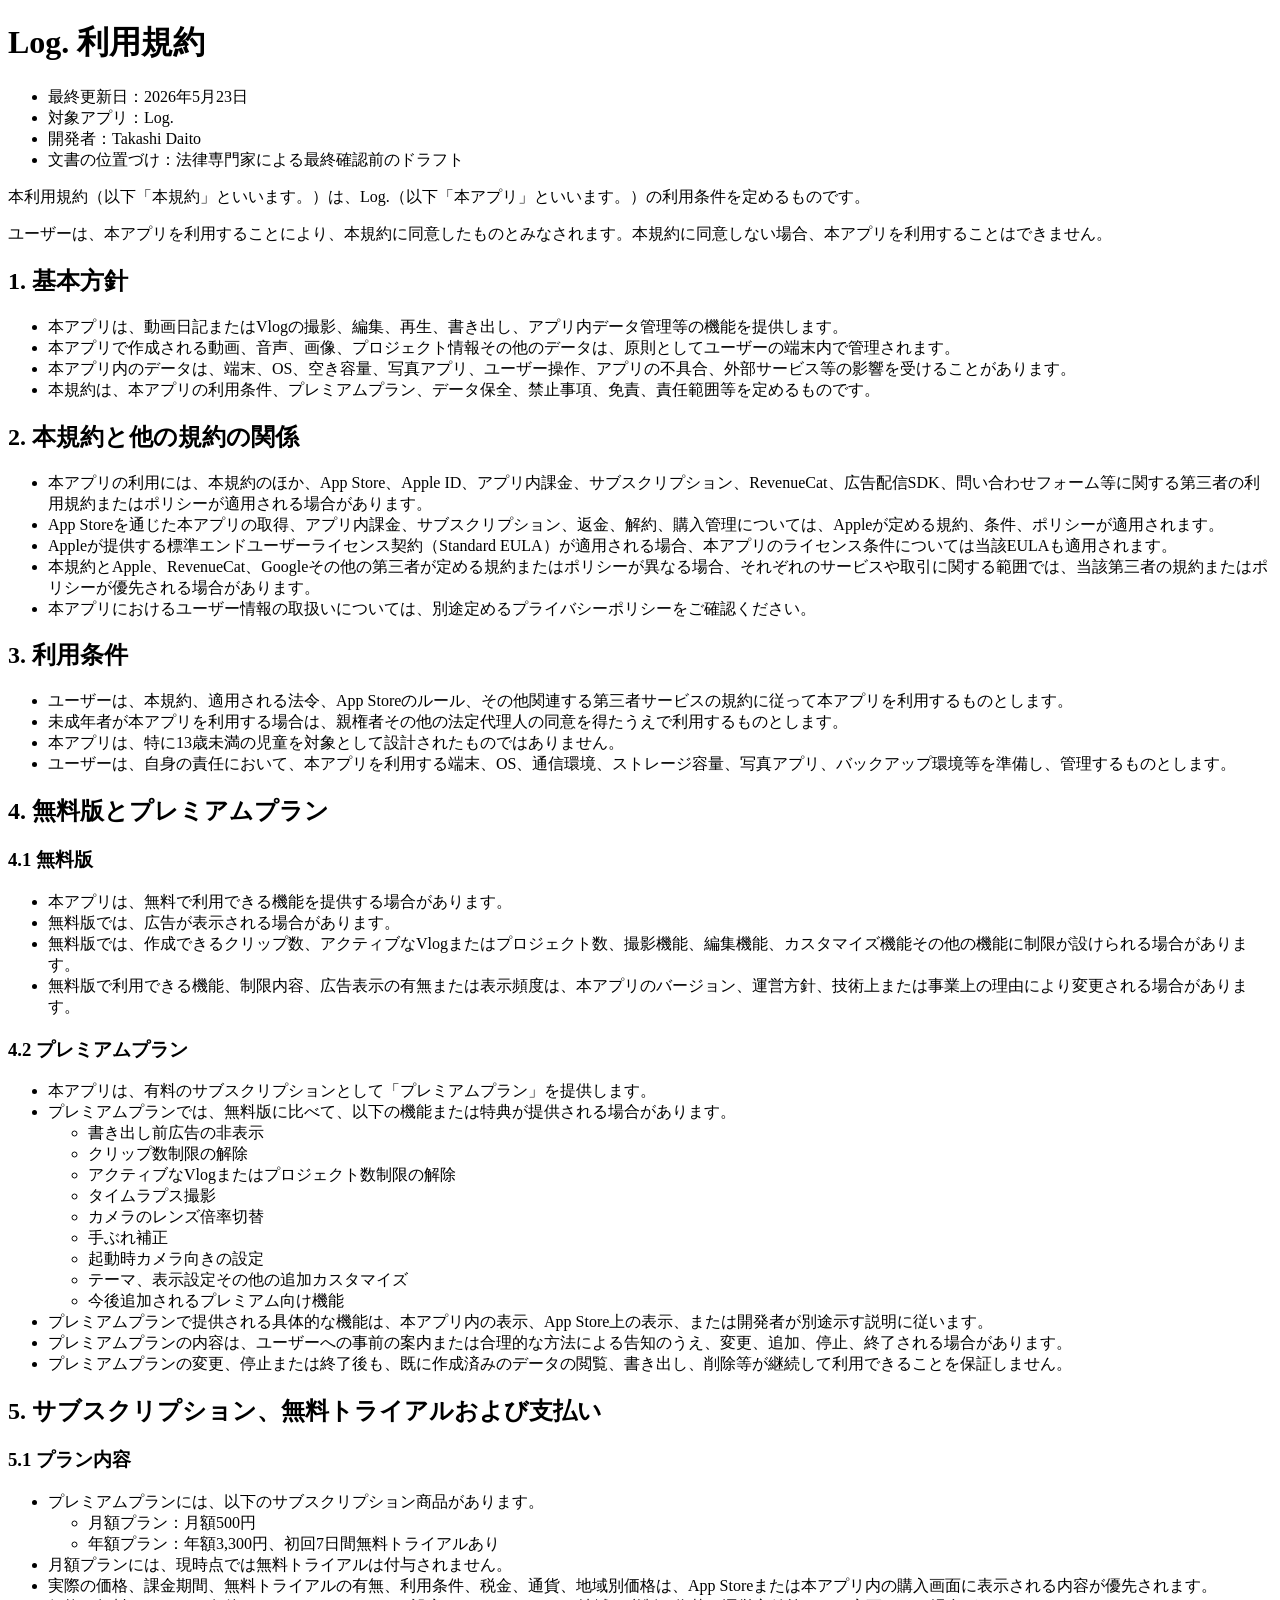
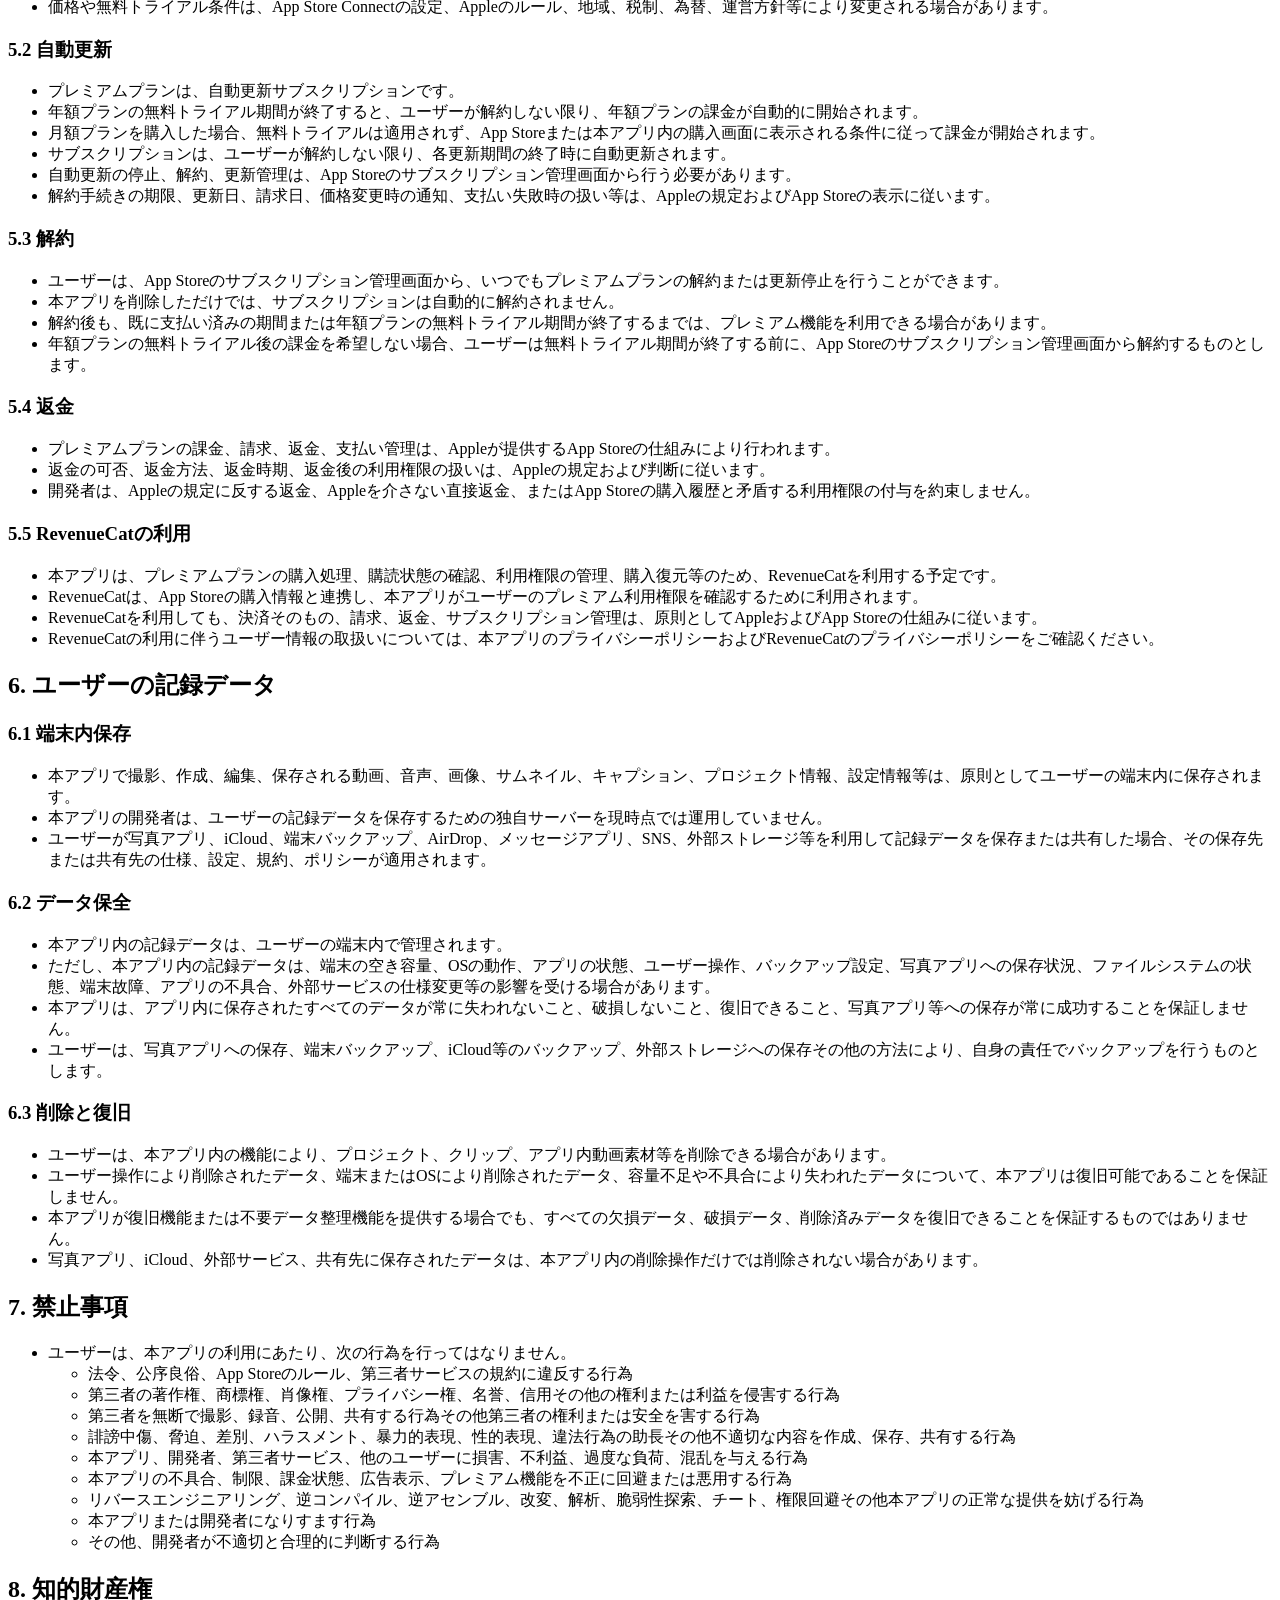
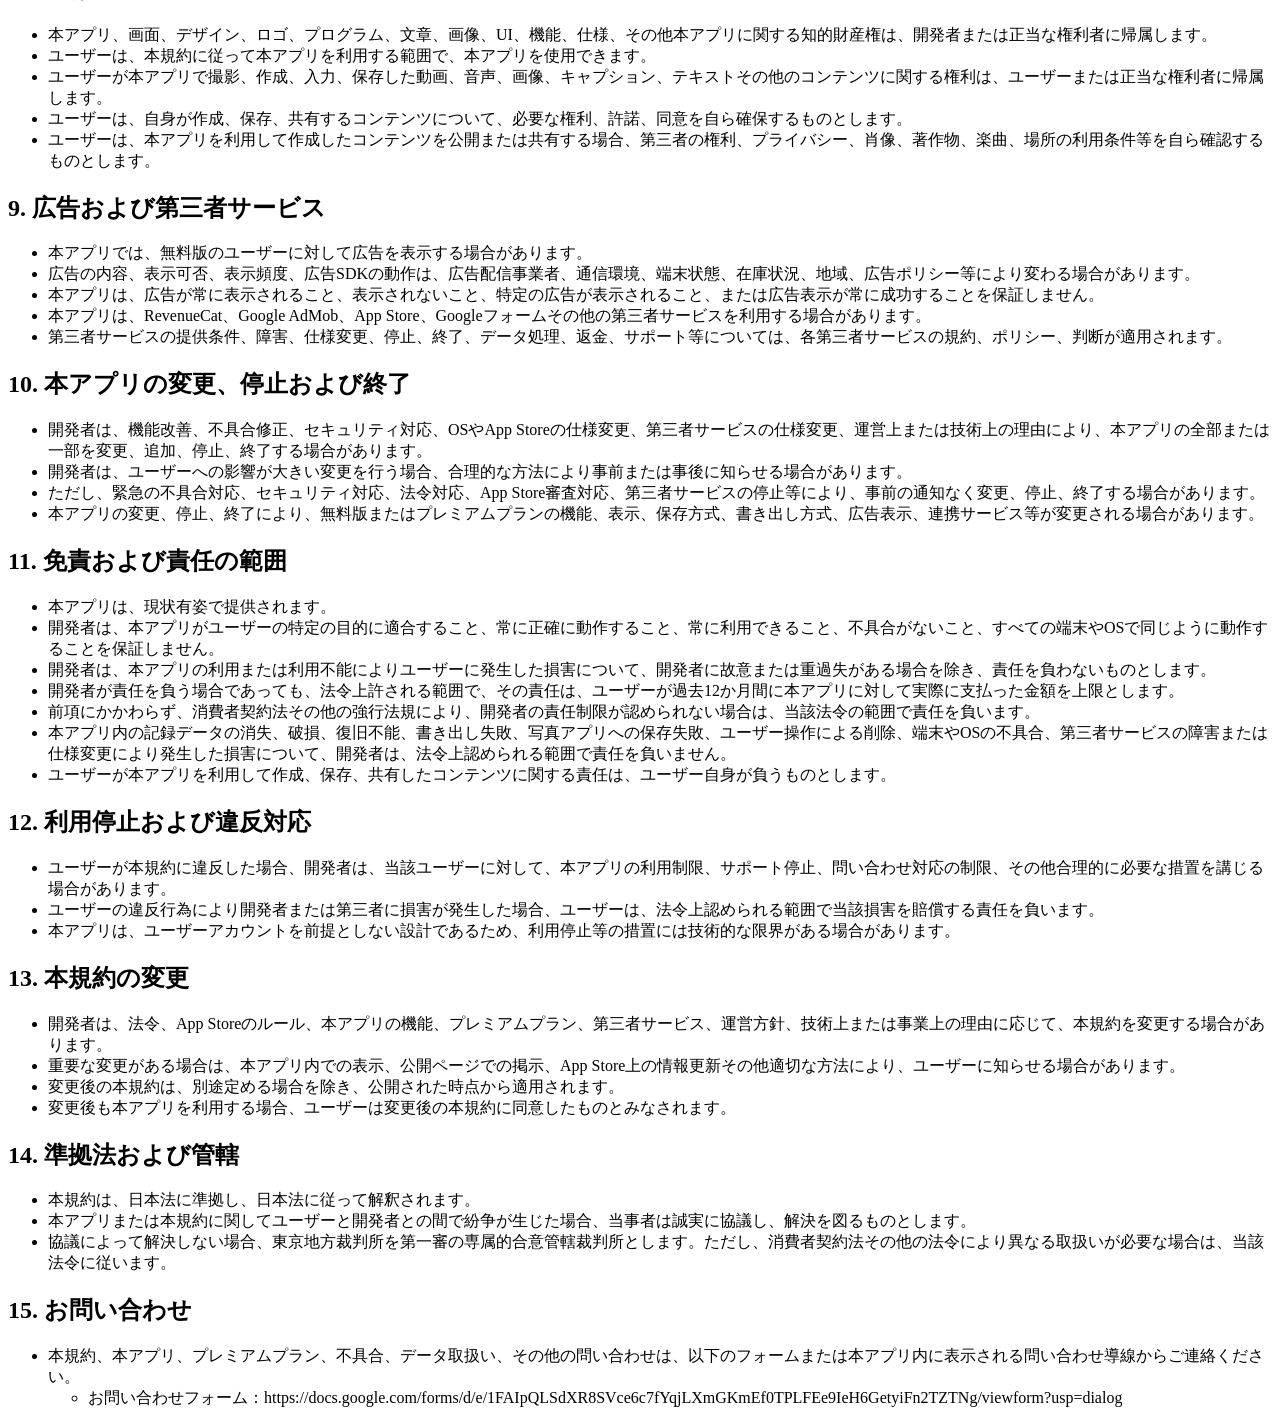
==== terms.html @ ed089141 "Add terms and conditions for Log. application This file contains the terms and conditions for the Lo" ====
<!DOCTYPE html>
<html xmlns="http://www.w3.org/1999/xhtml" lang="ja" xml:lang="ja">
<head>
  <meta charset="utf-8" />
  <meta name="generator" content="pandoc" />
  <meta name="viewport" content="width=device-width, initial-scale=1.0, user-scalable=yes" />
  <title>Log.利用規約</title>
  <style>
    code{white-space: pre-wrap;}
    span.smallcaps{font-variant: small-caps;}
    span.underline{text-decoration: underline;}
    div.column{display: inline-block; vertical-align: top; width: 50%;}
    div.hanging-indent{margin-left: 1.5em; text-indent: -1.5em;}
    ul.task-list{list-style: none;}
    .display.math{display: block; text-align: center; margin: 0.5rem auto;}
  </style>
  <link rel="stylesheet" href="legal.css" />
  <!--[if lt IE 9]>
    <script src="//cdnjs.cloudflare.com/ajax/libs/html5shiv/3.7.3/html5shiv-printshiv.min.js"></script>
  <![endif]-->
</head>
<body>
<h1 id="log.-利用規約">Log. 利用規約</h1>
<ul>
<li>最終更新日：2026年5月23日</li>
<li>対象アプリ：Log.</li>
<li>開発者：Takashi Daito</li>
<li>文書の位置づけ：法律専門家による最終確認前のドラフト</li>
</ul>
<p>本利用規約（以下「本規約」といいます。）は、Log.（以下「本アプリ」といいます。）の利用条件を定めるものです。</p>
<p>ユーザーは、本アプリを利用することにより、本規約に同意したものとみなされます。本規約に同意しない場合、本アプリを利用することはできません。</p>
<h2 id="基本方針">1. 基本方針</h2>
<ul>
<li>本アプリは、動画日記またはVlogの撮影、編集、再生、書き出し、アプリ内データ管理等の機能を提供します。</li>
<li>本アプリで作成される動画、音声、画像、プロジェクト情報その他のデータは、原則としてユーザーの端末内で管理されます。</li>
<li>本アプリ内のデータは、端末、OS、空き容量、写真アプリ、ユーザー操作、アプリの不具合、外部サービス等の影響を受けることがあります。</li>
<li>本規約は、本アプリの利用条件、プレミアムプラン、データ保全、禁止事項、免責、責任範囲等を定めるものです。</li>
</ul>
<h2 id="本規約と他の規約の関係">2. 本規約と他の規約の関係</h2>
<ul>
<li>本アプリの利用には、本規約のほか、App Store、Apple ID、アプリ内課金、サブスクリプション、RevenueCat、広告配信SDK、問い合わせフォーム等に関する第三者の利用規約またはポリシーが適用される場合があります。</li>
<li>App Storeを通じた本アプリの取得、アプリ内課金、サブスクリプション、返金、解約、購入管理については、Appleが定める規約、条件、ポリシーが適用されます。</li>
<li>Appleが提供する標準エンドユーザーライセンス契約（Standard EULA）が適用される場合、本アプリのライセンス条件については当該EULAも適用されます。</li>
<li>本規約とApple、RevenueCat、Googleその他の第三者が定める規約またはポリシーが異なる場合、それぞれのサービスや取引に関する範囲では、当該第三者の規約またはポリシーが優先される場合があります。</li>
<li>本アプリにおけるユーザー情報の取扱いについては、別途定めるプライバシーポリシーをご確認ください。</li>
</ul>
<h2 id="利用条件">3. 利用条件</h2>
<ul>
<li>ユーザーは、本規約、適用される法令、App Storeのルール、その他関連する第三者サービスの規約に従って本アプリを利用するものとします。</li>
<li>未成年者が本アプリを利用する場合は、親権者その他の法定代理人の同意を得たうえで利用するものとします。</li>
<li>本アプリは、特に13歳未満の児童を対象として設計されたものではありません。</li>
<li>ユーザーは、自身の責任において、本アプリを利用する端末、OS、通信環境、ストレージ容量、写真アプリ、バックアップ環境等を準備し、管理するものとします。</li>
</ul>
<h2 id="無料版とプレミアムプラン">4. 無料版とプレミアムプラン</h2>
<h3 id="無料版">4.1 無料版</h3>
<ul>
<li>本アプリは、無料で利用できる機能を提供する場合があります。</li>
<li>無料版では、広告が表示される場合があります。</li>
<li>無料版では、作成できるクリップ数、アクティブなVlogまたはプロジェクト数、撮影機能、編集機能、カスタマイズ機能その他の機能に制限が設けられる場合があります。</li>
<li>無料版で利用できる機能、制限内容、広告表示の有無または表示頻度は、本アプリのバージョン、運営方針、技術上または事業上の理由により変更される場合があります。</li>
</ul>
<h3 id="プレミアムプラン">4.2 プレミアムプラン</h3>
<ul>
<li>本アプリは、有料のサブスクリプションとして「プレミアムプラン」を提供します。</li>
<li>プレミアムプランでは、無料版に比べて、以下の機能または特典が提供される場合があります。
<ul>
<li>書き出し前広告の非表示</li>
<li>クリップ数制限の解除</li>
<li>アクティブなVlogまたはプロジェクト数制限の解除</li>
<li>タイムラプス撮影</li>
<li>カメラのレンズ倍率切替</li>
<li>手ぶれ補正</li>
<li>起動時カメラ向きの設定</li>
<li>テーマ、表示設定その他の追加カスタマイズ</li>
<li>今後追加されるプレミアム向け機能</li>
</ul></li>
<li>プレミアムプランで提供される具体的な機能は、本アプリ内の表示、App Store上の表示、または開発者が別途示す説明に従います。</li>
<li>プレミアムプランの内容は、ユーザーへの事前の案内または合理的な方法による告知のうえ、変更、追加、停止、終了される場合があります。</li>
<li>プレミアムプランの変更、停止または終了後も、既に作成済みのデータの閲覧、書き出し、削除等が継続して利用できることを保証しません。</li>
</ul>
<h2 id="サブスクリプション無料トライアルおよび支払い">5. サブスクリプション、無料トライアルおよび支払い</h2>
<h3 id="プラン内容">5.1 プラン内容</h3>
<ul>
<li>プレミアムプランには、以下のサブスクリプション商品があります。
<ul>
<li>月額プラン：月額500円</li>
<li>年額プラン：年額3,300円、初回7日間無料トライアルあり</li>
</ul></li>
<li>月額プランには、現時点では無料トライアルは付与されません。</li>
<li>実際の価格、課金期間、無料トライアルの有無、利用条件、税金、通貨、地域別価格は、App Storeまたは本アプリ内の購入画面に表示される内容が優先されます。</li>
<li>価格や無料トライアル条件は、App Store Connectの設定、Appleのルール、地域、税制、為替、運営方針等により変更される場合があります。</li>
</ul>
<h3 id="自動更新">5.2 自動更新</h3>
<ul>
<li>プレミアムプランは、自動更新サブスクリプションです。</li>
<li>年額プランの無料トライアル期間が終了すると、ユーザーが解約しない限り、年額プランの課金が自動的に開始されます。</li>
<li>月額プランを購入した場合、無料トライアルは適用されず、App Storeまたは本アプリ内の購入画面に表示される条件に従って課金が開始されます。</li>
<li>サブスクリプションは、ユーザーが解約しない限り、各更新期間の終了時に自動更新されます。</li>
<li>自動更新の停止、解約、更新管理は、App Storeのサブスクリプション管理画面から行う必要があります。</li>
<li>解約手続きの期限、更新日、請求日、価格変更時の通知、支払い失敗時の扱い等は、Appleの規定およびApp Storeの表示に従います。</li>
</ul>
<h3 id="解約">5.3 解約</h3>
<ul>
<li>ユーザーは、App Storeのサブスクリプション管理画面から、いつでもプレミアムプランの解約または更新停止を行うことができます。</li>
<li>本アプリを削除しただけでは、サブスクリプションは自動的に解約されません。</li>
<li>解約後も、既に支払い済みの期間または年額プランの無料トライアル期間が終了するまでは、プレミアム機能を利用できる場合があります。</li>
<li>年額プランの無料トライアル後の課金を希望しない場合、ユーザーは無料トライアル期間が終了する前に、App Storeのサブスクリプション管理画面から解約するものとします。</li>
</ul>
<h3 id="返金">5.4 返金</h3>
<ul>
<li>プレミアムプランの課金、請求、返金、支払い管理は、Appleが提供するApp Storeの仕組みにより行われます。</li>
<li>返金の可否、返金方法、返金時期、返金後の利用権限の扱いは、Appleの規定および判断に従います。</li>
<li>開発者は、Appleの規定に反する返金、Appleを介さない直接返金、またはApp Storeの購入履歴と矛盾する利用権限の付与を約束しません。</li>
</ul>
<h3 id="revenuecatの利用">5.5 RevenueCatの利用</h3>
<ul>
<li>本アプリは、プレミアムプランの購入処理、購読状態の確認、利用権限の管理、購入復元等のため、RevenueCatを利用する予定です。</li>
<li>RevenueCatは、App Storeの購入情報と連携し、本アプリがユーザーのプレミアム利用権限を確認するために利用されます。</li>
<li>RevenueCatを利用しても、決済そのもの、請求、返金、サブスクリプション管理は、原則としてAppleおよびApp Storeの仕組みに従います。</li>
<li>RevenueCatの利用に伴うユーザー情報の取扱いについては、本アプリのプライバシーポリシーおよびRevenueCatのプライバシーポリシーをご確認ください。</li>
</ul>
<h2 id="ユーザーの記録データ">6. ユーザーの記録データ</h2>
<h3 id="端末内保存">6.1 端末内保存</h3>
<ul>
<li>本アプリで撮影、作成、編集、保存される動画、音声、画像、サムネイル、キャプション、プロジェクト情報、設定情報等は、原則としてユーザーの端末内に保存されます。</li>
<li>本アプリの開発者は、ユーザーの記録データを保存するための独自サーバーを現時点では運用していません。</li>
<li>ユーザーが写真アプリ、iCloud、端末バックアップ、AirDrop、メッセージアプリ、SNS、外部ストレージ等を利用して記録データを保存または共有した場合、その保存先または共有先の仕様、設定、規約、ポリシーが適用されます。</li>
</ul>
<h3 id="データ保全">6.2 データ保全</h3>
<ul>
<li>本アプリ内の記録データは、ユーザーの端末内で管理されます。</li>
<li>ただし、本アプリ内の記録データは、端末の空き容量、OSの動作、アプリの状態、ユーザー操作、バックアップ設定、写真アプリへの保存状況、ファイルシステムの状態、端末故障、アプリの不具合、外部サービスの仕様変更等の影響を受ける場合があります。</li>
<li>本アプリは、アプリ内に保存されたすべてのデータが常に失われないこと、破損しないこと、復旧できること、写真アプリ等への保存が常に成功することを保証しません。</li>
<li>ユーザーは、写真アプリへの保存、端末バックアップ、iCloud等のバックアップ、外部ストレージへの保存その他の方法により、自身の責任でバックアップを行うものとします。</li>
</ul>
<h3 id="削除と復旧">6.3 削除と復旧</h3>
<ul>
<li>ユーザーは、本アプリ内の機能により、プロジェクト、クリップ、アプリ内動画素材等を削除できる場合があります。</li>
<li>ユーザー操作により削除されたデータ、端末またはOSにより削除されたデータ、容量不足や不具合により失われたデータについて、本アプリは復旧可能であることを保証しません。</li>
<li>本アプリが復旧機能または不要データ整理機能を提供する場合でも、すべての欠損データ、破損データ、削除済みデータを復旧できることを保証するものではありません。</li>
<li>写真アプリ、iCloud、外部サービス、共有先に保存されたデータは、本アプリ内の削除操作だけでは削除されない場合があります。</li>
</ul>
<h2 id="禁止事項">7. 禁止事項</h2>
<ul>
<li>ユーザーは、本アプリの利用にあたり、次の行為を行ってはなりません。
<ul>
<li>法令、公序良俗、App Storeのルール、第三者サービスの規約に違反する行為</li>
<li>第三者の著作権、商標権、肖像権、プライバシー権、名誉、信用その他の権利または利益を侵害する行為</li>
<li>第三者を無断で撮影、録音、公開、共有する行為その他第三者の権利または安全を害する行為</li>
<li>誹謗中傷、脅迫、差別、ハラスメント、暴力的表現、性的表現、違法行為の助長その他不適切な内容を作成、保存、共有する行為</li>
<li>本アプリ、開発者、第三者サービス、他のユーザーに損害、不利益、過度な負荷、混乱を与える行為</li>
<li>本アプリの不具合、制限、課金状態、広告表示、プレミアム機能を不正に回避または悪用する行為</li>
<li>リバースエンジニアリング、逆コンパイル、逆アセンブル、改変、解析、脆弱性探索、チート、権限回避その他本アプリの正常な提供を妨げる行為</li>
<li>本アプリまたは開発者になりすます行為</li>
<li>その他、開発者が不適切と合理的に判断する行為</li>
</ul></li>
</ul>
<h2 id="知的財産権">8. 知的財産権</h2>
<ul>
<li>本アプリ、画面、デザイン、ロゴ、プログラム、文章、画像、UI、機能、仕様、その他本アプリに関する知的財産権は、開発者または正当な権利者に帰属します。</li>
<li>ユーザーは、本規約に従って本アプリを利用する範囲で、本アプリを使用できます。</li>
<li>ユーザーが本アプリで撮影、作成、入力、保存した動画、音声、画像、キャプション、テキストその他のコンテンツに関する権利は、ユーザーまたは正当な権利者に帰属します。</li>
<li>ユーザーは、自身が作成、保存、共有するコンテンツについて、必要な権利、許諾、同意を自ら確保するものとします。</li>
<li>ユーザーは、本アプリを利用して作成したコンテンツを公開または共有する場合、第三者の権利、プライバシー、肖像、著作物、楽曲、場所の利用条件等を自ら確認するものとします。</li>
</ul>
<h2 id="広告および第三者サービス">9. 広告および第三者サービス</h2>
<ul>
<li>本アプリでは、無料版のユーザーに対して広告を表示する場合があります。</li>
<li>広告の内容、表示可否、表示頻度、広告SDKの動作は、広告配信事業者、通信環境、端末状態、在庫状況、地域、広告ポリシー等により変わる場合があります。</li>
<li>本アプリは、広告が常に表示されること、表示されないこと、特定の広告が表示されること、または広告表示が常に成功することを保証しません。</li>
<li>本アプリは、RevenueCat、Google AdMob、App Store、Googleフォームその他の第三者サービスを利用する場合があります。</li>
<li>第三者サービスの提供条件、障害、仕様変更、停止、終了、データ処理、返金、サポート等については、各第三者サービスの規約、ポリシー、判断が適用されます。</li>
</ul>
<h2 id="本アプリの変更停止および終了">10. 本アプリの変更、停止および終了</h2>
<ul>
<li>開発者は、機能改善、不具合修正、セキュリティ対応、OSやApp Storeの仕様変更、第三者サービスの仕様変更、運営上または技術上の理由により、本アプリの全部または一部を変更、追加、停止、終了する場合があります。</li>
<li>開発者は、ユーザーへの影響が大きい変更を行う場合、合理的な方法により事前または事後に知らせる場合があります。</li>
<li>ただし、緊急の不具合対応、セキュリティ対応、法令対応、App Store審査対応、第三者サービスの停止等により、事前の通知なく変更、停止、終了する場合があります。</li>
<li>本アプリの変更、停止、終了により、無料版またはプレミアムプランの機能、表示、保存方式、書き出し方式、広告表示、連携サービス等が変更される場合があります。</li>
</ul>
<h2 id="免責および責任の範囲">11. 免責および責任の範囲</h2>
<ul>
<li>本アプリは、現状有姿で提供されます。</li>
<li>開発者は、本アプリがユーザーの特定の目的に適合すること、常に正確に動作すること、常に利用できること、不具合がないこと、すべての端末やOSで同じように動作することを保証しません。</li>
<li>開発者は、本アプリの利用または利用不能によりユーザーに発生した損害について、開発者に故意または重過失がある場合を除き、責任を負わないものとします。</li>
<li>開発者が責任を負う場合であっても、法令上許される範囲で、その責任は、ユーザーが過去12か月間に本アプリに対して実際に支払った金額を上限とします。</li>
<li>前項にかかわらず、消費者契約法その他の強行法規により、開発者の責任制限が認められない場合は、当該法令の範囲で責任を負います。</li>
<li>本アプリ内の記録データの消失、破損、復旧不能、書き出し失敗、写真アプリへの保存失敗、ユーザー操作による削除、端末やOSの不具合、第三者サービスの障害または仕様変更により発生した損害について、開発者は、法令上認められる範囲で責任を負いません。</li>
<li>ユーザーが本アプリを利用して作成、保存、共有したコンテンツに関する責任は、ユーザー自身が負うものとします。</li>
</ul>
<h2 id="利用停止および違反対応">12. 利用停止および違反対応</h2>
<ul>
<li>ユーザーが本規約に違反した場合、開発者は、当該ユーザーに対して、本アプリの利用制限、サポート停止、問い合わせ対応の制限、その他合理的に必要な措置を講じる場合があります。</li>
<li>ユーザーの違反行為により開発者または第三者に損害が発生した場合、ユーザーは、法令上認められる範囲で当該損害を賠償する責任を負います。</li>
<li>本アプリは、ユーザーアカウントを前提としない設計であるため、利用停止等の措置には技術的な限界がある場合があります。</li>
</ul>
<h2 id="本規約の変更">13. 本規約の変更</h2>
<ul>
<li>開発者は、法令、App Storeのルール、本アプリの機能、プレミアムプラン、第三者サービス、運営方針、技術上または事業上の理由に応じて、本規約を変更する場合があります。</li>
<li>重要な変更がある場合は、本アプリ内での表示、公開ページでの掲示、App Store上の情報更新その他適切な方法により、ユーザーに知らせる場合があります。</li>
<li>変更後の本規約は、別途定める場合を除き、公開された時点から適用されます。</li>
<li>変更後も本アプリを利用する場合、ユーザーは変更後の本規約に同意したものとみなされます。</li>
</ul>
<h2 id="準拠法および管轄">14. 準拠法および管轄</h2>
<ul>
<li>本規約は、日本法に準拠し、日本法に従って解釈されます。</li>
<li>本アプリまたは本規約に関してユーザーと開発者との間で紛争が生じた場合、当事者は誠実に協議し、解決を図るものとします。</li>
<li>協議によって解決しない場合、東京地方裁判所を第一審の専属的合意管轄裁判所とします。ただし、消費者契約法その他の法令により異なる取扱いが必要な場合は、当該法令に従います。</li>
</ul>
<h2 id="お問い合わせ">15. お問い合わせ</h2>
<ul>
<li>本規約、本アプリ、プレミアムプラン、不具合、データ取扱い、その他の問い合わせは、以下のフォームまたは本アプリ内に表示される問い合わせ導線からご連絡ください。
<ul>
<li>お問い合わせフォーム：https://docs.google.com/forms/d/e/1FAIpQLSdXR8SVce6c7fYqjLXmGKmEf0TPLFEe9IeH6GetyiFn2TZTNg/viewform?usp=dialog</li>
</ul></li>
</ul>
</body>
</html>
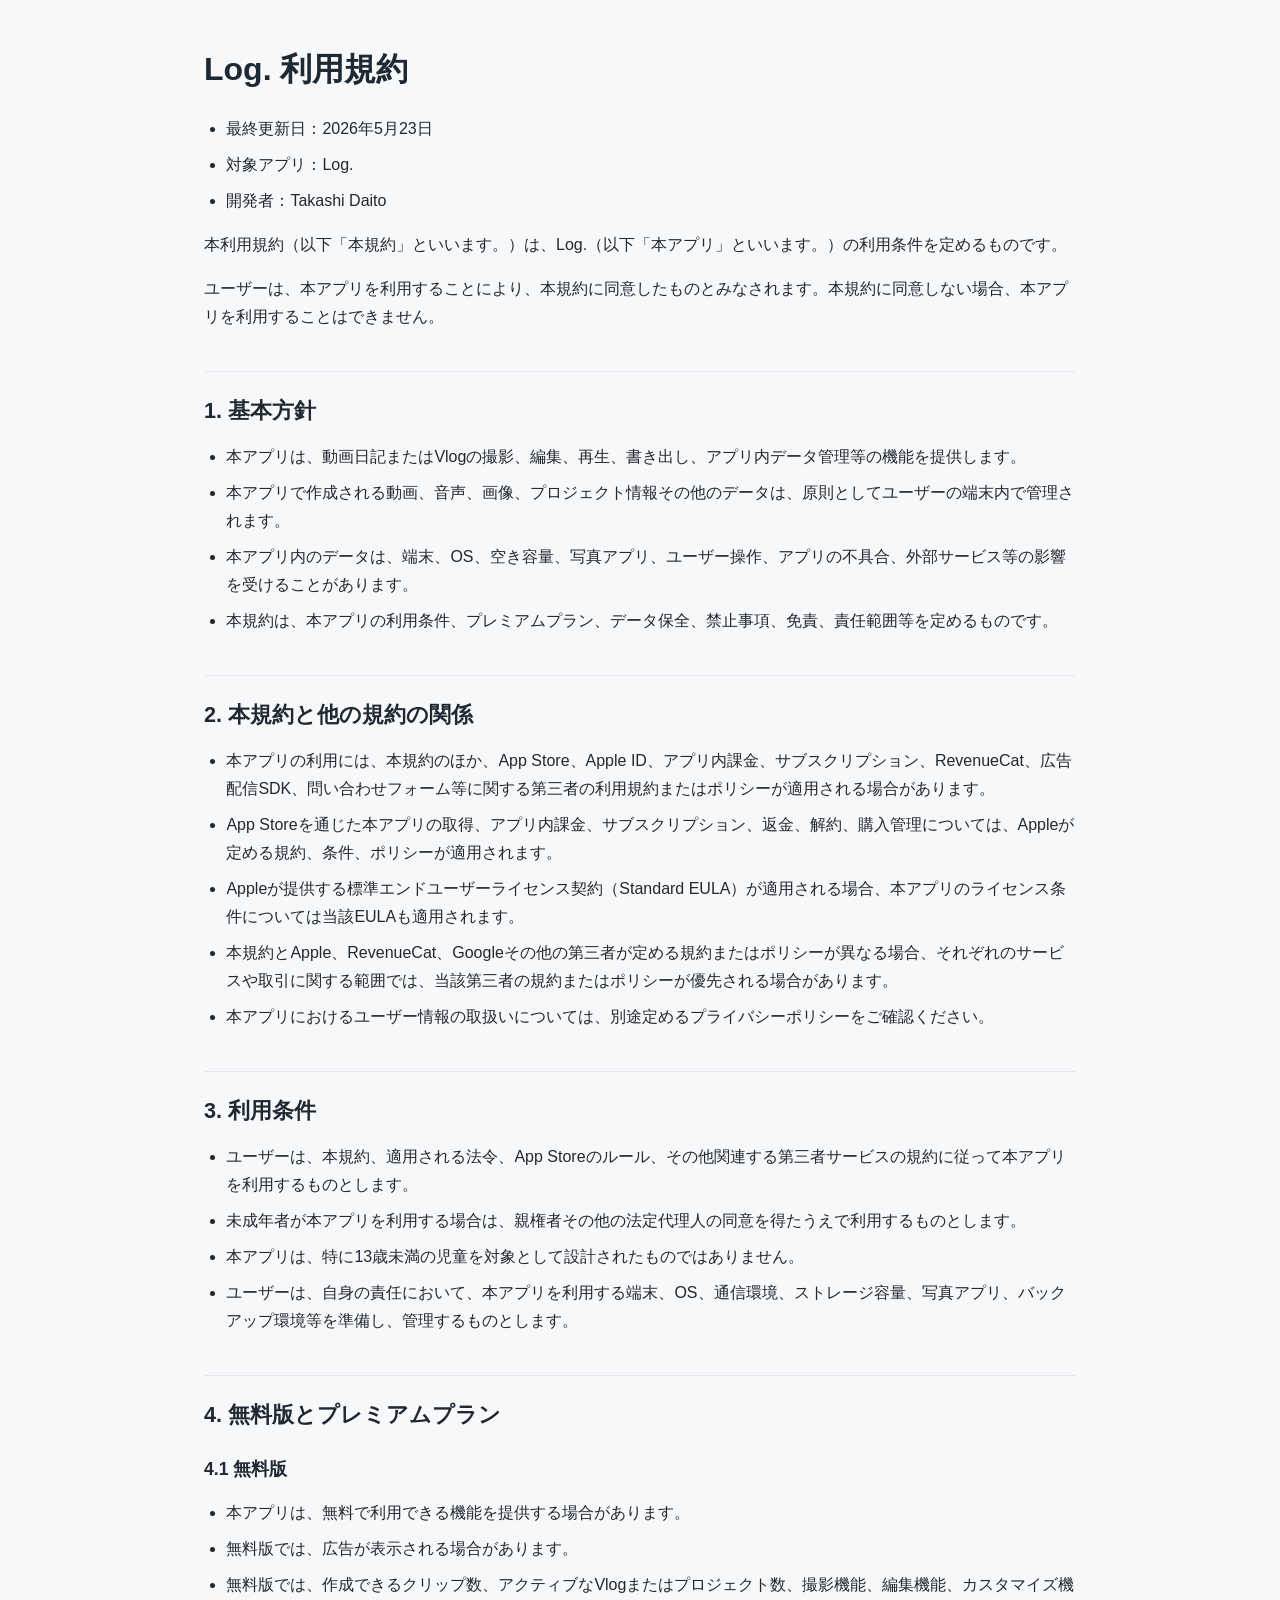
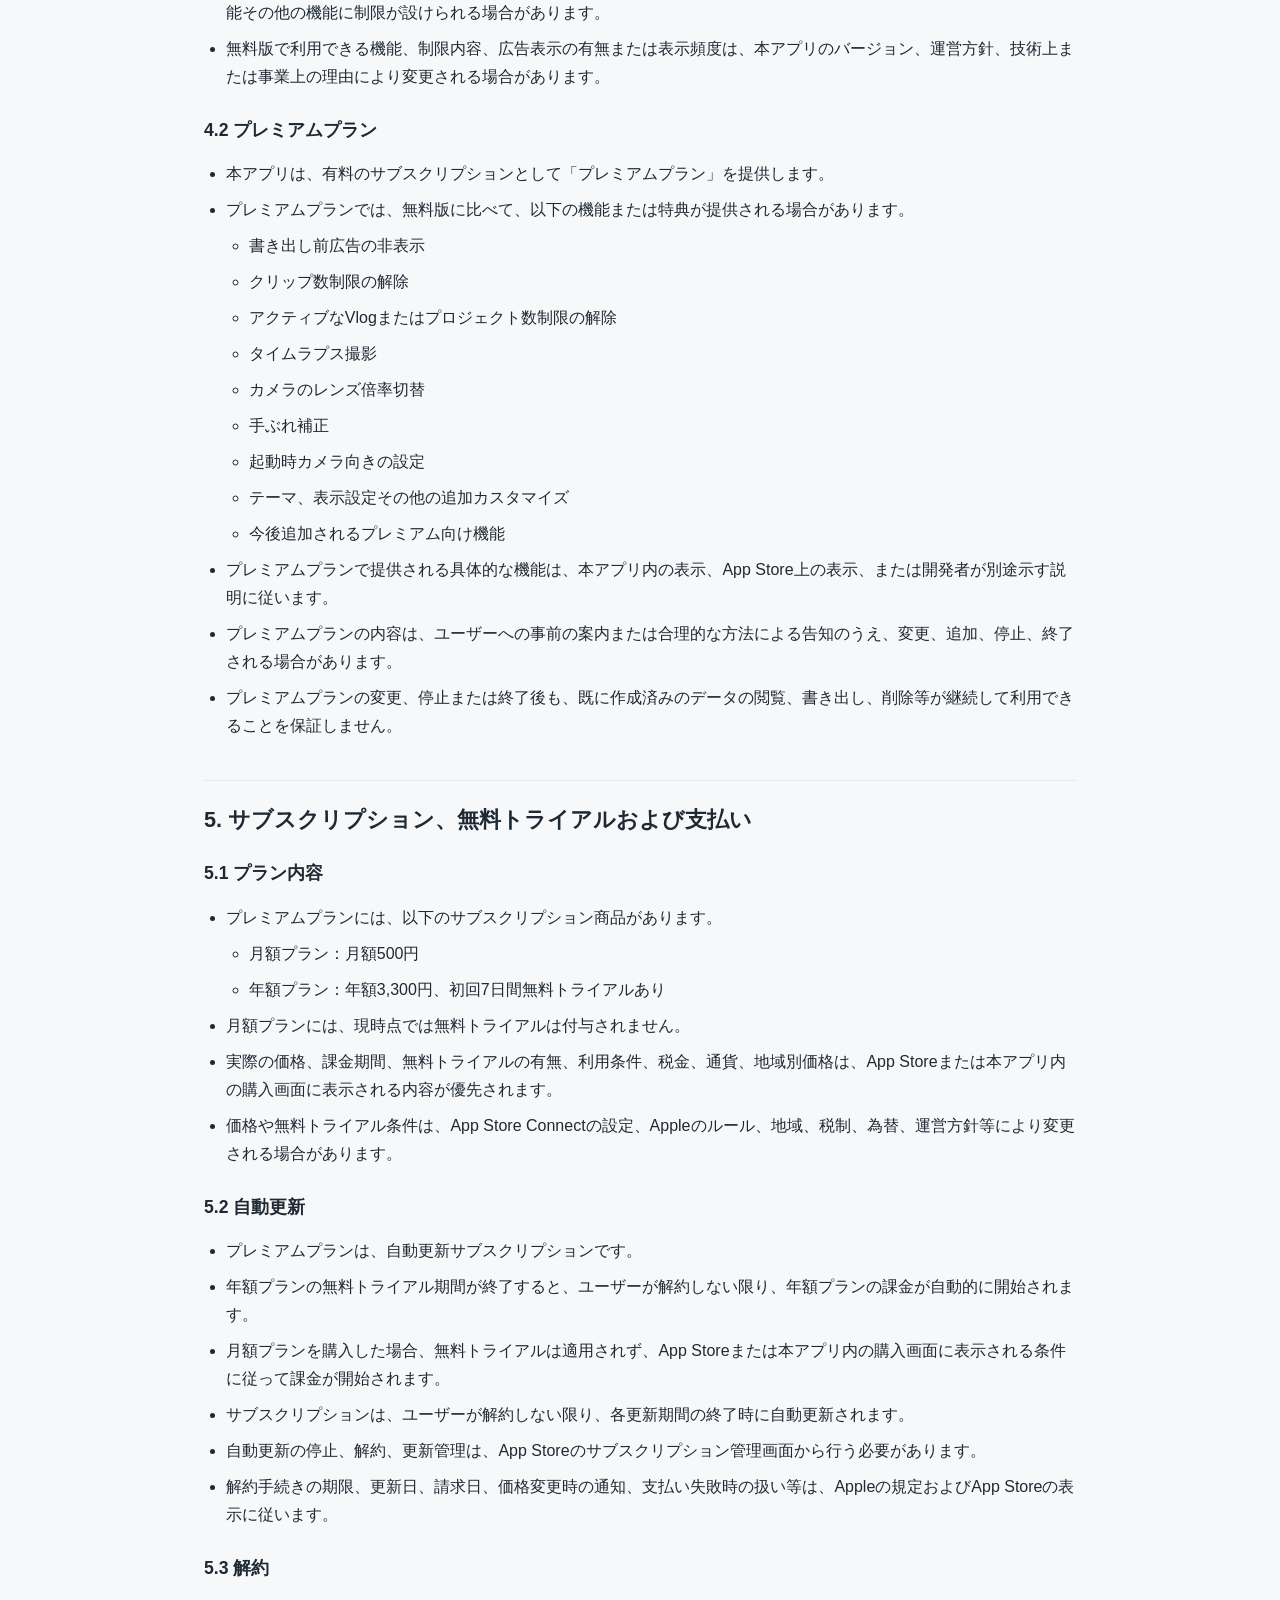
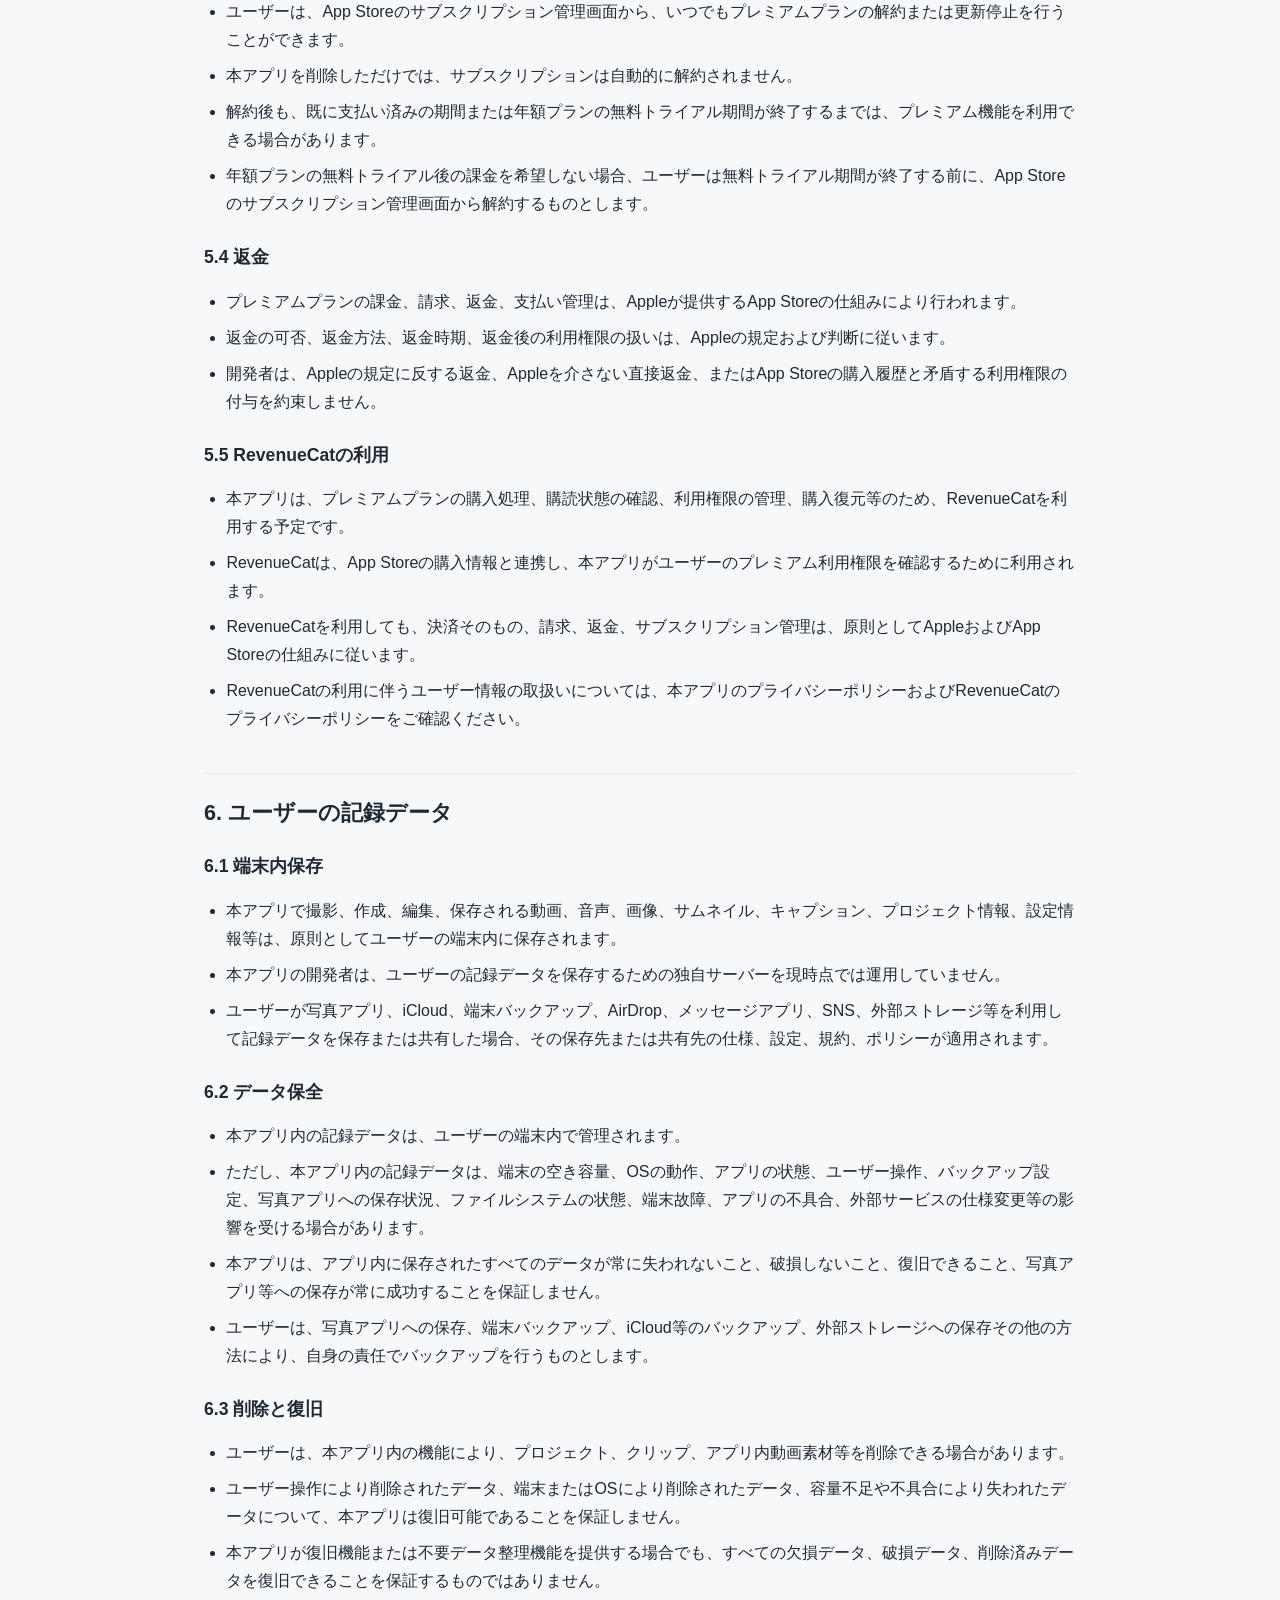
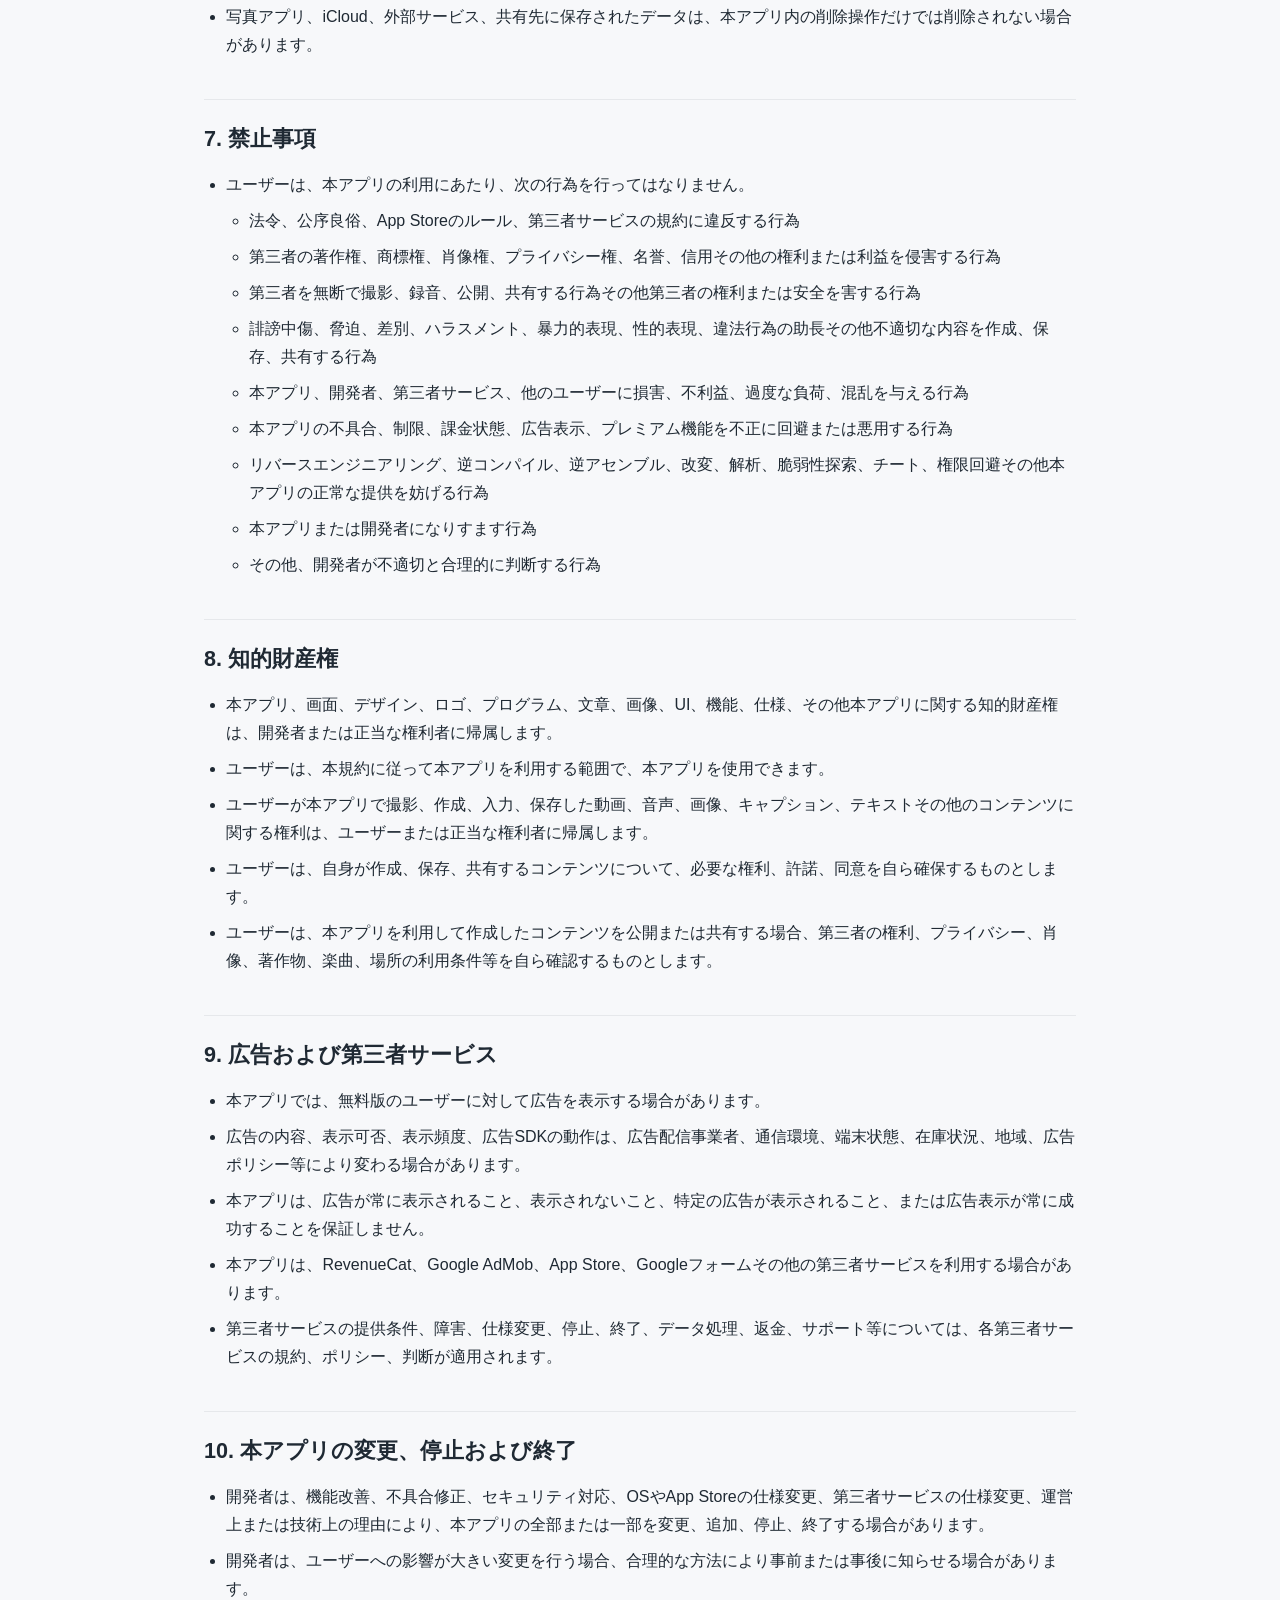
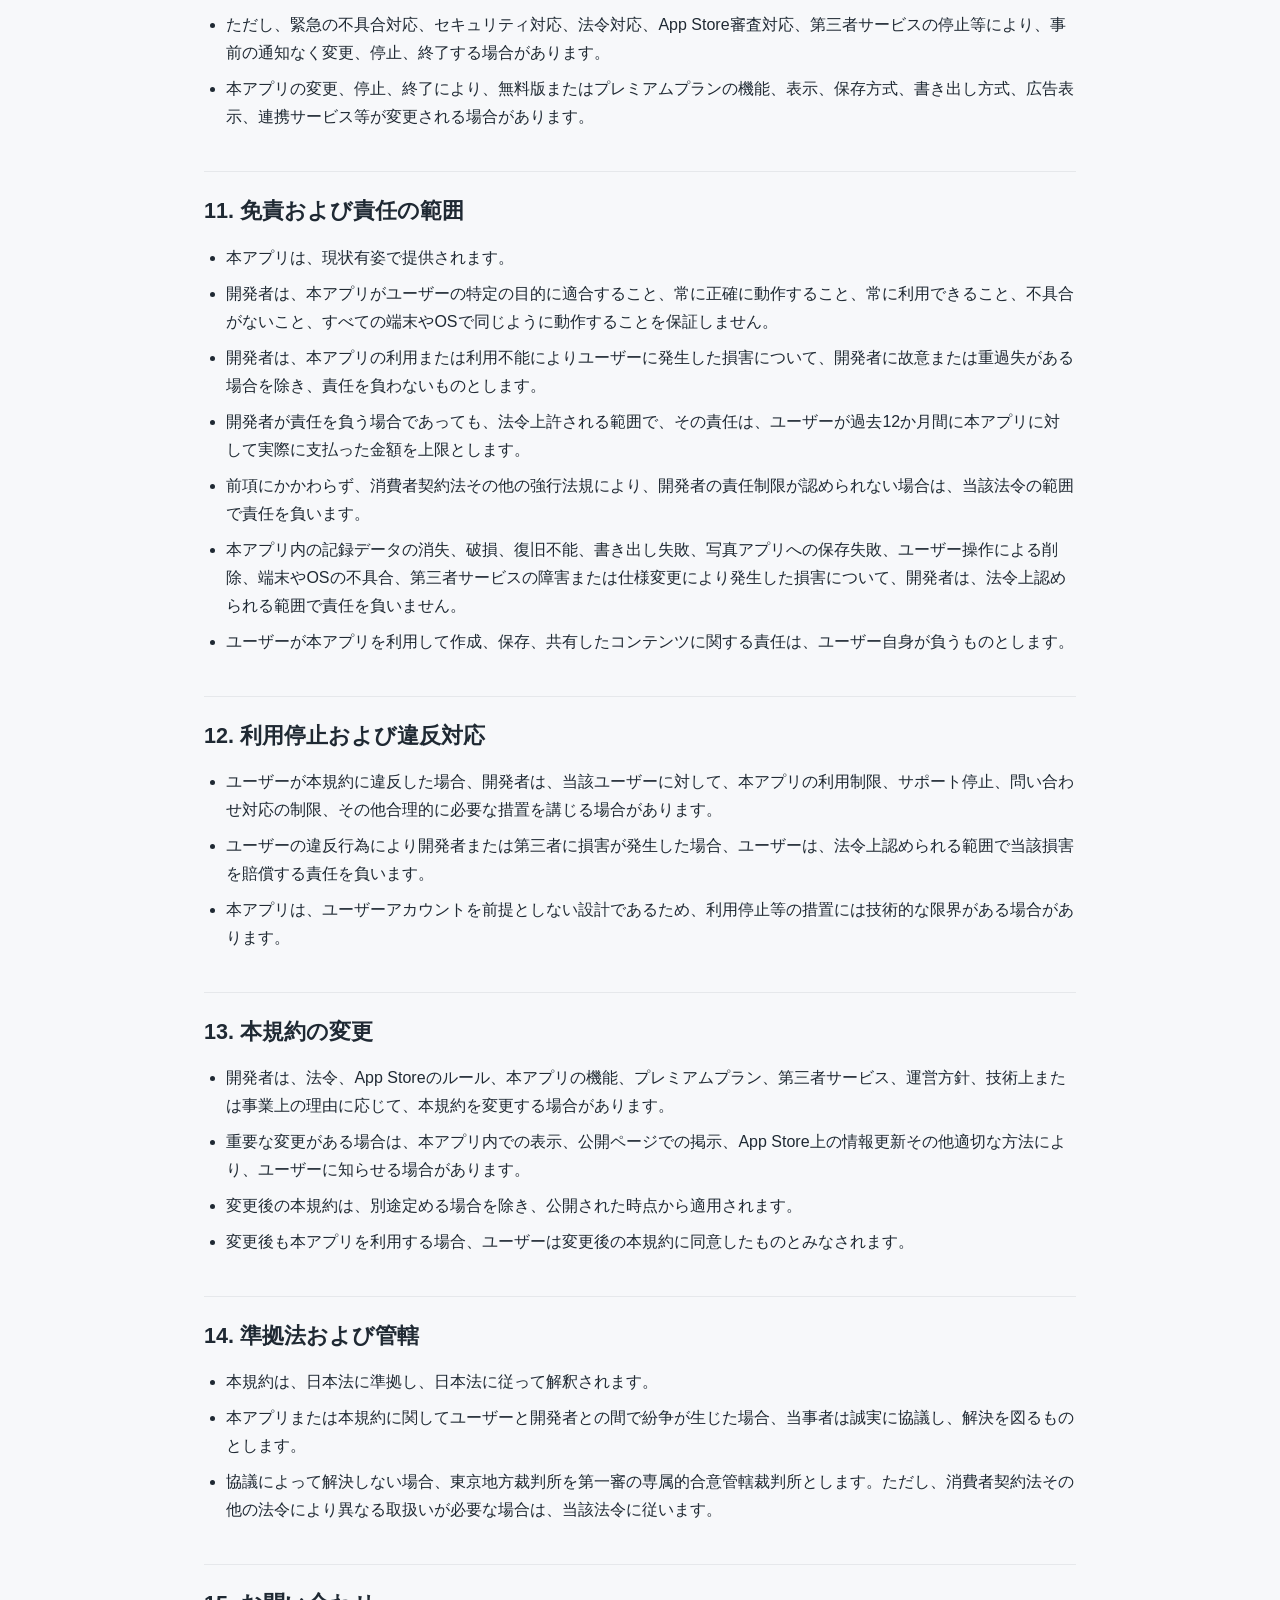
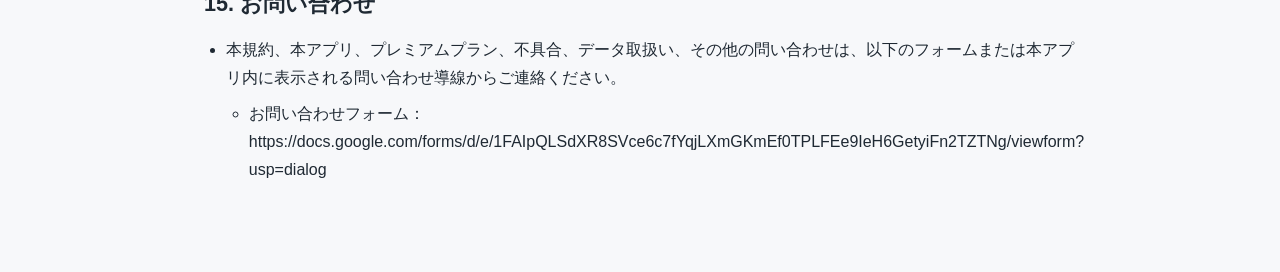
==== commit 12a829ed: "Remove draft status from terms document" ====
--- a/terms.html
+++ b/terms.html
@@ -25,7 +25,6 @@
 <li>最終更新日：2026年5月23日</li>
 <li>対象アプリ：Log.</li>
 <li>開発者：Takashi Daito</li>
-<li>文書の位置づけ：法律専門家による最終確認前のドラフト</li>
 </ul>
 <p>本利用規約（以下「本規約」といいます。）は、Log.（以下「本アプリ」といいます。）の利用条件を定めるものです。</p>
 <p>ユーザーは、本アプリを利用することにより、本規約に同意したものとみなされます。本規約に同意しない場合、本アプリを利用することはできません。</p>
--- a/legal.css
+++ b/legal.css
@@ -0,0 +1,73 @@
+html {
+  color: #1f2933;
+  background: #f7f8fa;
+  font-family: -apple-system, BlinkMacSystemFont, "Hiragino Sans", "Yu Gothic", "YuGothic", "Noto Sans JP", sans-serif;
+  line-height: 1.75;
+}
+
+body {
+  box-sizing: border-box;
+  max-width: 920px;
+  margin: 0 auto;
+  padding: 48px 24px 72px;
+}
+
+main {
+  background: #ffffff;
+  border: 1px solid #e1e4e8;
+  border-radius: 8px;
+  padding: 40px;
+}
+
+h1,
+h2,
+h3 {
+  line-height: 1.35;
+}
+
+h1 {
+  margin: 0 0 24px;
+  font-size: 2rem;
+}
+
+h2 {
+  margin-top: 40px;
+  padding-top: 24px;
+  border-top: 1px solid #e6e8eb;
+  font-size: 1.35rem;
+}
+
+h3 {
+  margin-top: 28px;
+  font-size: 1.1rem;
+}
+
+p {
+  margin: 16px 0;
+}
+
+ul {
+  padding-left: 1.4rem;
+}
+
+li {
+  margin: 8px 0;
+}
+
+a {
+  color: #0b63ce;
+}
+
+@media (max-width: 640px) {
+  body {
+    padding: 24px 14px 48px;
+  }
+
+  main {
+    padding: 24px 18px;
+  }
+
+  h1 {
+    font-size: 1.6rem;
+  }
+}
